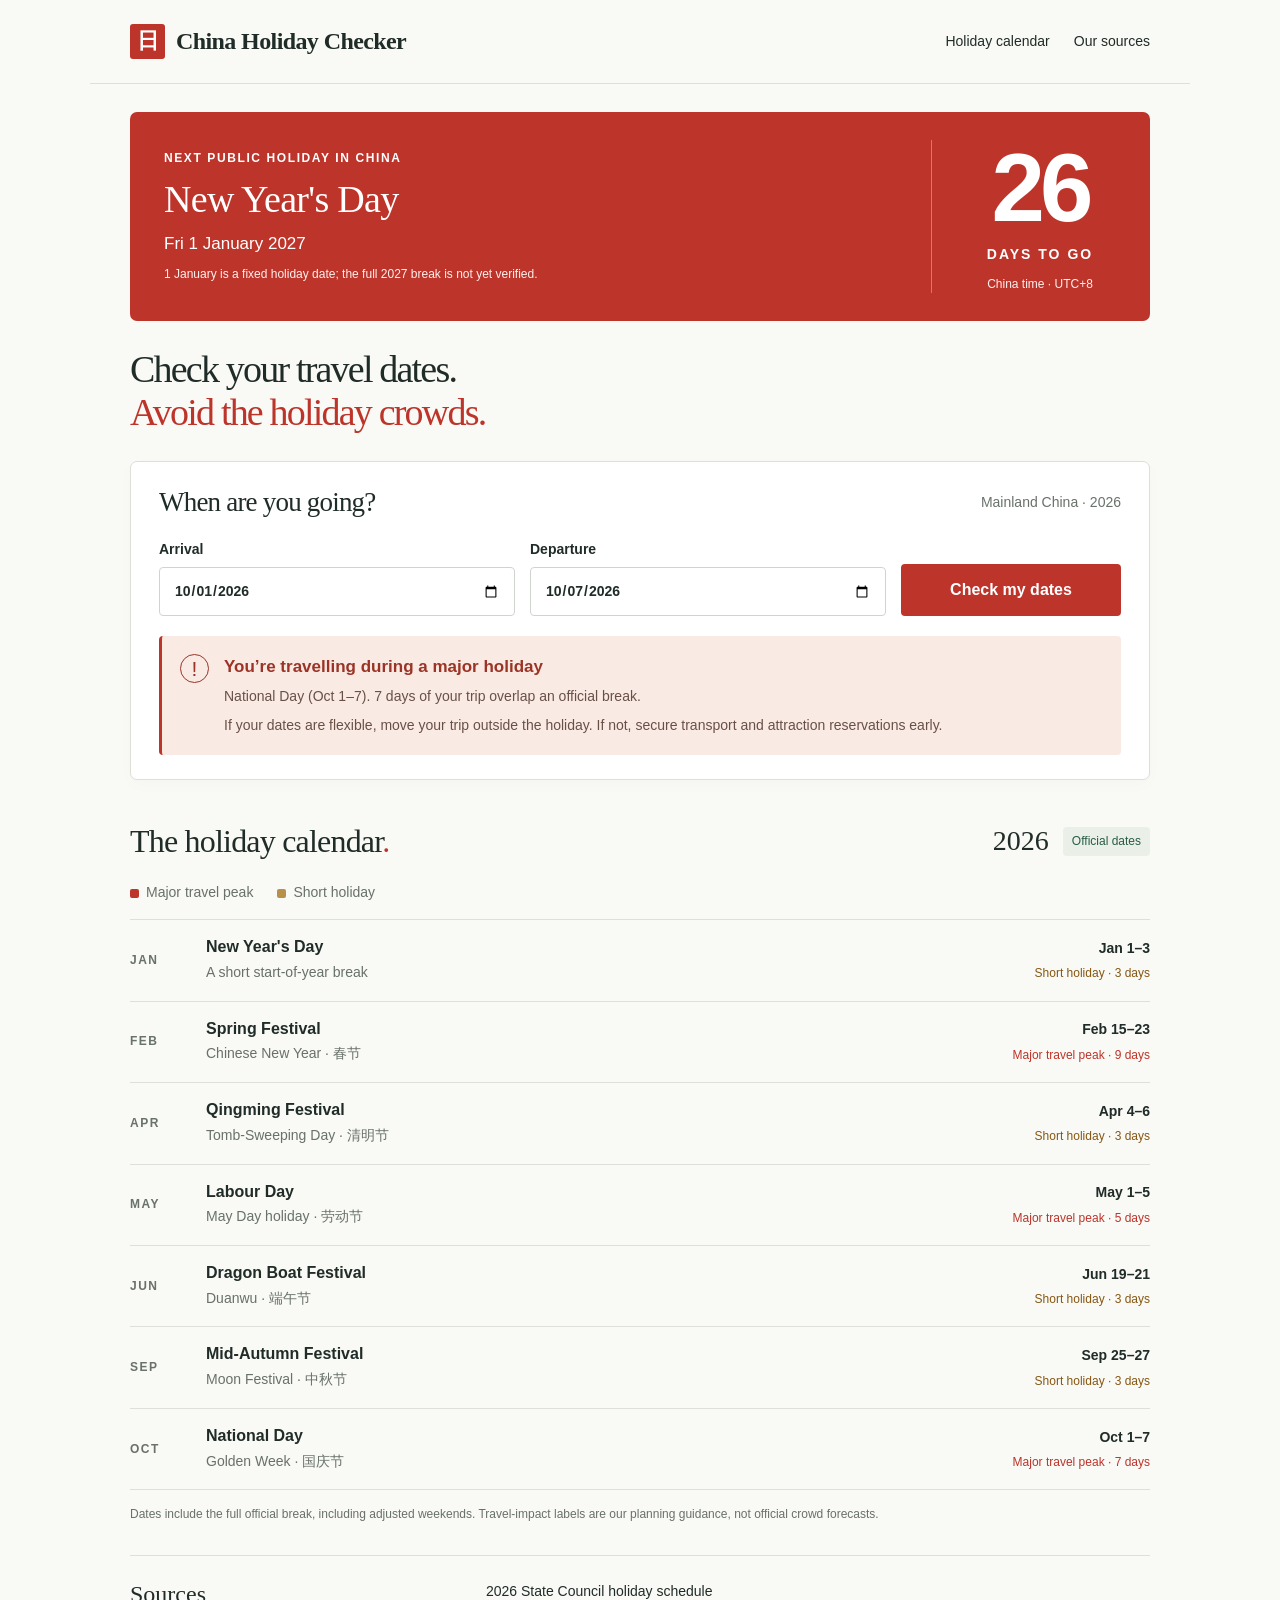
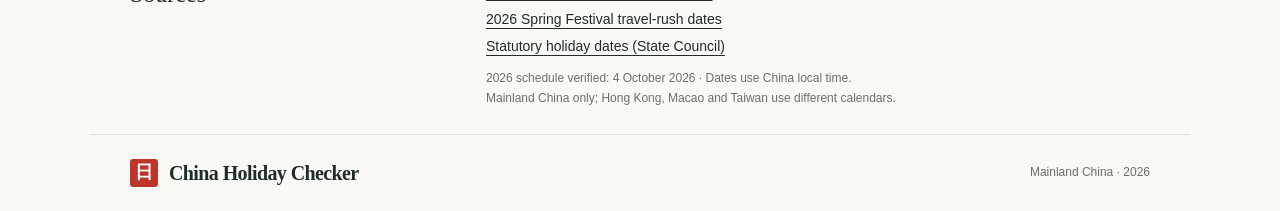
==== index.html @ 9457452e "Publish China Holiday Checker with holiday countdown and date checker" ====
<!doctype html>
<html lang="en"><head><meta charset="utf-8"><meta name="viewport" content="width=device-width,initial-scale=1"><title>China Holiday Checker — Avoid the holiday crowds</title><meta name="description" content="Check your China travel dates against the official 2026 public holiday calendar. Avoid Golden Week, Spring Festival and other peak travel periods."><meta name="theme-color" content="#be3229"><link rel="icon" type="image/svg+xml" href="data:image/svg+xml,%3Csvg xmlns='http://www.w3.org/2000/svg' viewBox='0 0 32 32'%3E%3Crect width='32' height='32' rx='7' fill='%23be3229'/%3E%3Cpath d='M9 8h14v16H9zM9 13h14' fill='none' stroke='white' stroke-width='2'/%3E%3Cpath d='m12 18 3 3 6-6' fill='none' stroke='white' stroke-width='2'/%3E%3C/svg%3E"><link rel="stylesheet" href="style.css"><script src="app.js" defer></script></head>
<body><a class="skip" href="#checker">Skip to date checker</a><header class="site-header"><a class="wordmark" href="#" aria-label="China Holiday Checker home"><span class="seal" aria-hidden="true">日</span>China Holiday Checker</a><nav aria-label="Main navigation"><a href="#calendar">Holiday calendar</a><a class="nav-small" href="#sources">Our sources</a></nav></header>
<main><section class="holiday-countdown" aria-labelledby="countdown-name">
<div class="countdown-copy"><p class="countdown-eyebrow" id="countdown-eyebrow">NEXT PUBLIC HOLIDAY IN CHINA</p><h2 id="countdown-name">Next public holiday</h2><p id="countdown-date" class="countdown-date"></p><p id="countdown-note" class="countdown-note">Enable JavaScript to see the live countdown.</p><p id="countdown-current" class="countdown-current" hidden></p></div>
<div class="countdown-counter" role="status" aria-live="polite" aria-atomic="true"><strong id="countdown-days">—</strong><span id="countdown-unit">DAYS TO GO</span><small>China time · UTC+8</small></div>
</section><section class="intro"><h1>Check your travel dates.<br><span>Avoid the holiday crowds.</span></h1></section>
<section id="checker" class="checker-section" aria-labelledby="checker-title"><div class="checker-heading"><div><h2 id="checker-title">When are you going?</h2></div><span class="scope">Mainland China · 2026</span></div><form id="trip-form" class="trip-form"><label>Arrival<input id="arrival" name="arrival" type="date" value="2026-10-01" required></label><label>Departure<input id="departure" name="departure" type="date" value="2026-10-07" required></label><button class="primary" type="submit">Check my dates</button></form><p id="form-error" class="form-error" role="alert" hidden></p><div id="trip-result" aria-live="polite" aria-atomic="true"></div></section>
<section id="calendar" class="calendar-section"><div class="section-heading"><div><h2>The holiday calendar<span class="red-period">.</span></h2></div><div class="year-label">2026 <span>Official dates</span></div></div><div class="calendar-layout"><div><div class="legend"><span><i class="swatch high"></i>Major travel peak</span><span><i class="swatch busy"></i>Short holiday</span></div><div id="holiday-list" class="holiday-list"></div><p class="calendar-caption">Dates include the full official break, including adjusted weekends. Travel-impact labels are our planning guidance, not official crowd forecasts.</p></div></div></section>
<section id="sources" class="sources"><div><h3>Sources</h3></div><div><a href="https://english.www.gov.cn/policies/featured/202511/04/content_WS6909c915c6d00ca5f9a074f7.html" target="_blank" rel="noreferrer">2026 State Council holiday schedule</a><a href="https://english.www.gov.cn/news/202602/22/content_WS699ac3f1c6d00ca5f9a09342.html" target="_blank" rel="noreferrer">2026 Spring Festival travel-rush dates</a><a href="https://www.gov.cn/zhengce/content/202411/content_6986380.htm" target="_blank" rel="noreferrer">Statutory holiday dates (State Council)</a><p>2026 schedule verified: 4 October 2026 · Dates use China local time.<br>Mainland China only; Hong Kong, Macao and Taiwan use different calendars.</p></div></section></main><footer><a class="wordmark" href="#"><span class="seal" aria-hidden="true">日</span>China Holiday Checker</a><p>Mainland China · 2026</p></footer></body></html>
---- style.css ----
:root{--paper:#f9f9f5;--ink:#202c28;--muted:#68716a;--red:#bd342a;--line:#dce0d8;--green:#285c48;--amber:#865713}
*{box-sizing:border-box}html{scroll-behavior:smooth;scroll-padding-top:28px}body{margin:0;background:var(--paper);color:var(--ink);font:16px/1.55 -apple-system,BlinkMacSystemFont,"Segoe UI",sans-serif}a{color:inherit;text-underline-offset:4px}button,input{font:inherit}button,a,input{touch-action:manipulation}button{cursor:pointer}a:focus-visible,button:focus-visible,input:focus-visible{outline:3px solid #317ca8;outline-offset:5px}.skip{position:absolute;left:20px;top:-60px;background:white;padding:12px;z-index:5}.skip:focus{top:10px}
.site-header,footer{max-width:1100px;padding:24px 40px;margin:auto;display:flex;align-items:center;justify-content:space-between;gap:24px}.site-header{border-bottom:1px solid var(--line)}.wordmark{font-family:Georgia,serif;font-size:24px;line-height:1.2;letter-spacing:-.6px;display:inline-flex;align-items:center;text-decoration:none;font-weight:700}.seal{display:inline-flex;flex-shrink:0;background:var(--red);color:white;font-family:serif;font-size:22px;align-items:center;justify-content:center;width:35px;height:35px;margin-right:11px;letter-spacing:0;border-radius:3px}.site-header nav{display:flex;gap:24px;font-size:14px;flex-shrink:0}.site-header nav a{text-decoration:none}.site-header nav a:hover{color:var(--red)}main{max-width:1020px;margin:auto}
.intro{padding:36px 0 28px}h1{font:normal clamp(32px,4.6vw,52px)/1.12 Georgia,"Times New Roman",serif;letter-spacing:-1.8px;margin:0}h1>span{color:var(--red)}.checker-section{border:1px solid var(--line);border-radius:7px;background:#fff;padding:24px 28px;box-shadow:0 5px 17px #202c2805}.checker-heading{display:flex;justify-content:space-between;align-items:center;gap:15px}h2{font:normal 32px/1.2 Georgia,serif;letter-spacing:-.8px;margin:0}.checker-heading h2{font-size:27px}.scope{font-size:14px;color:var(--muted)}.trip-form{display:grid;grid-template-columns:1fr 1fr 220px;gap:15px;align-items:end;margin:20px 0}.trip-form label{display:flex;flex-direction:column;gap:7px;font-size:14px;font-weight:600}.trip-form input{width:100%;min-width:0;border:1px solid #cfd5ce;padding:11px 14px;color:var(--ink);border-radius:4px;background:white;min-height:49px}.primary{background:var(--red);color:white;border:0;padding:14px 20px;border-radius:4px;font-weight:600;min-height:49px}.primary:hover{background:#a82d24}.result{display:grid;grid-template-columns:auto 1fr;gap:15px;padding:18px;border-radius:4px;background:#faeae4;border-left:3px solid var(--red)}.result-icon{font-size:21px;width:29px;height:29px;border:1.5px solid currentColor;border-radius:50%;display:grid;place-items:center;line-height:1}.result h3{font-size:17px;margin:0 0 4px}.result p{font-size:14px;margin:0;line-height:1.65;color:#685047}.result .result-detail{margin-top:6px}.result.high{color:#9b3426}.result.clear{color:var(--green);background:#edf3ee;border-color:var(--green)}.result.clear p{color:#466152}.result.busy,.result.unknown{color:var(--amber);background:#faf2e1;border-color:#bd8a39}.result.busy p,.result.unknown p{color:#705c39}.form-error{color:#a02020;font-size:14px}
.calendar-section{padding-top:42px}.section-heading{display:flex;justify-content:space-between;align-items:center;gap:16px;margin-bottom:22px}.red-period{color:var(--red)}.year-label{font:28px/1 Georgia,serif;display:flex;align-items:center;gap:14px}.year-label span{font:12px/1.4 -apple-system,BlinkMacSystemFont,"Segoe UI",sans-serif;background:#eaf0e8;color:var(--green);border-radius:4px;padding:6px 9px}.legend{display:flex;gap:24px;font-size:14px;color:var(--muted);margin-bottom:15px}.legend span{display:flex;align-items:center;gap:7px}.swatch{width:9px;height:9px;display:inline-block;border-radius:2px}.swatch.high{background:var(--red)}.swatch.busy{background:#b99049}.holiday{display:grid;grid-template-columns:60px 1fr auto;gap:16px;padding:17px 0;border-top:1px solid var(--line);align-items:center}.holiday:last-child{border-bottom:1px solid var(--line)}.month{font-size:12px;letter-spacing:1.5px;color:var(--muted);font-weight:700}.holiday h3{font-size:16px;line-height:1.3;margin:0 0 4px;font-weight:600}.holiday p{font-size:14px;color:var(--muted);margin:0}.holiday-date{font-size:14px;text-align:right;font-weight:600}.holiday-date small{font-weight:400;font-size:12px;display:block;margin-top:5px}.high-label{color:var(--red)}.busy-label{color:var(--amber)}.calendar-caption{font-size:12px;color:var(--muted);line-height:1.7;margin:14px 0 0}
.sources{border-top:1px solid var(--line);margin-top:30px;padding:25px 0;display:grid;grid-template-columns:1fr 2fr;gap:24px}.sources h3{font:24px Georgia,serif;margin:0}.sources p{font-size:12px;color:var(--muted);line-height:1.7;margin:10px 0 0}.sources a{display:block;font-size:14px;margin-bottom:6px}footer{border-top:1px solid var(--line)}footer .wordmark{font-size:20px}footer .seal{width:28px;height:28px;font-size:18px}footer p{color:var(--muted);font-size:12px;margin:0}
@media(max-width:1100px){main{margin:0 40px}}
@media(max-width:760px){.site-header,footer{padding:20px 24px}main{margin:0 24px}.wordmark{font-size:21px}.site-header nav{gap:16px}.site-header nav .nav-small{display:none}.trip-form{grid-template-columns:1fr 1fr}.primary{grid-column:1/-1}.checker-heading{align-items:start}.scope{font-size:12px}.intro{padding-top:28px}.checker-section{padding:22px}}
@media(max-width:480px){.site-header,footer{padding:18px 20px;gap:12px}.site-header .wordmark{font-size:19px;max-width:230px}.site-header nav{font-size:12px}.seal{width:30px;height:30px;font-size:20px;margin-right:8px}main{margin:0 20px}h1{font-size:34px;letter-spacing:-1.1px}.checker-section{padding:19px 16px}.checker-heading{display:block}.checker-heading h2{font-size:25px}.scope{display:block;margin-top:7px}.trip-form{gap:12px}.trip-form input{padding:10px 7px;font-size:14px}.result{padding:14px 12px;gap:10px}.result h3{font-size:16px}.calendar-section{padding-top:32px}.section-heading{align-items:start;flex-direction:column;gap:12px}h2{font-size:29px}.year-label{font-size:23px}.holiday{grid-template-columns:1fr auto;gap:12px}.holiday .month{display:none}.legend{gap:16px;font-size:12px}.sources{grid-template-columns:1fr;gap:15px}footer{align-items:start}footer .wordmark{font-size:17px;max-width:220px}footer p{max-width:100px;text-align:right}}
@media(prefers-reduced-motion:reduce){html{scroll-behavior:auto}}

.holiday-countdown{margin-top:28px;padding:28px 34px;background:var(--red);color:white;border-radius:7px;display:grid;grid-template-columns:1fr auto;align-items:center;gap:32px}.countdown-eyebrow{font-size:12px;letter-spacing:1.6px;font-weight:700;margin:0 0 10px}.holiday-countdown h2{font-size:38px;letter-spacing:-.7px}.countdown-date{font-size:17px;margin:8px 0 0}.countdown-note{font-size:12px;line-height:1.6;margin:8px 0 0;color:#fff0ed;max-width:440px}.countdown-current{font-size:13px;line-height:1.6;margin:14px 0 0;padding-top:12px;border-top:1px solid #ffffff55}.countdown-counter{text-align:center;min-width:185px;padding-left:32px;border-left:1px solid #ffffff55;display:flex;flex-direction:column}.countdown-counter strong{font-size:96px;line-height:1;letter-spacing:-5px;font-weight:750;font-variant-numeric:tabular-nums}.countdown-counter span{font-size:14px;font-weight:700;letter-spacing:2px;margin-top:8px}.countdown-counter small{font-size:12px;color:#fff0ed;margin-top:9px}.holiday-countdown[data-state="unknown"] .countdown-counter strong{font-size:60px;letter-spacing:0}.holiday-countdown+.intro{padding-top:27px}.holiday-countdown+.intro h1{font-size:38px}
@media(max-width:760px){.holiday-countdown{padding:24px;gap:22px}.holiday-countdown h2{font-size:31px}.countdown-counter{min-width:150px;padding-left:22px}.countdown-counter strong{font-size:78px}.holiday-countdown+.intro h1{font-size:34px}}
@media(max-width:480px){.holiday-countdown{margin-top:20px;padding:22px;grid-template-columns:1fr;gap:22px}.holiday-countdown h2{font-size:32px}.countdown-eyebrow{font-size:12px;letter-spacing:1px}.countdown-counter{padding:18px 0 0;border-left:0;border-top:1px solid #ffffff55}.countdown-counter strong{font-size:84px}.countdown-current{font-size:12px}.holiday-countdown+.intro h1{font-size:29px}.holiday-countdown+.intro{padding:23px 0}}
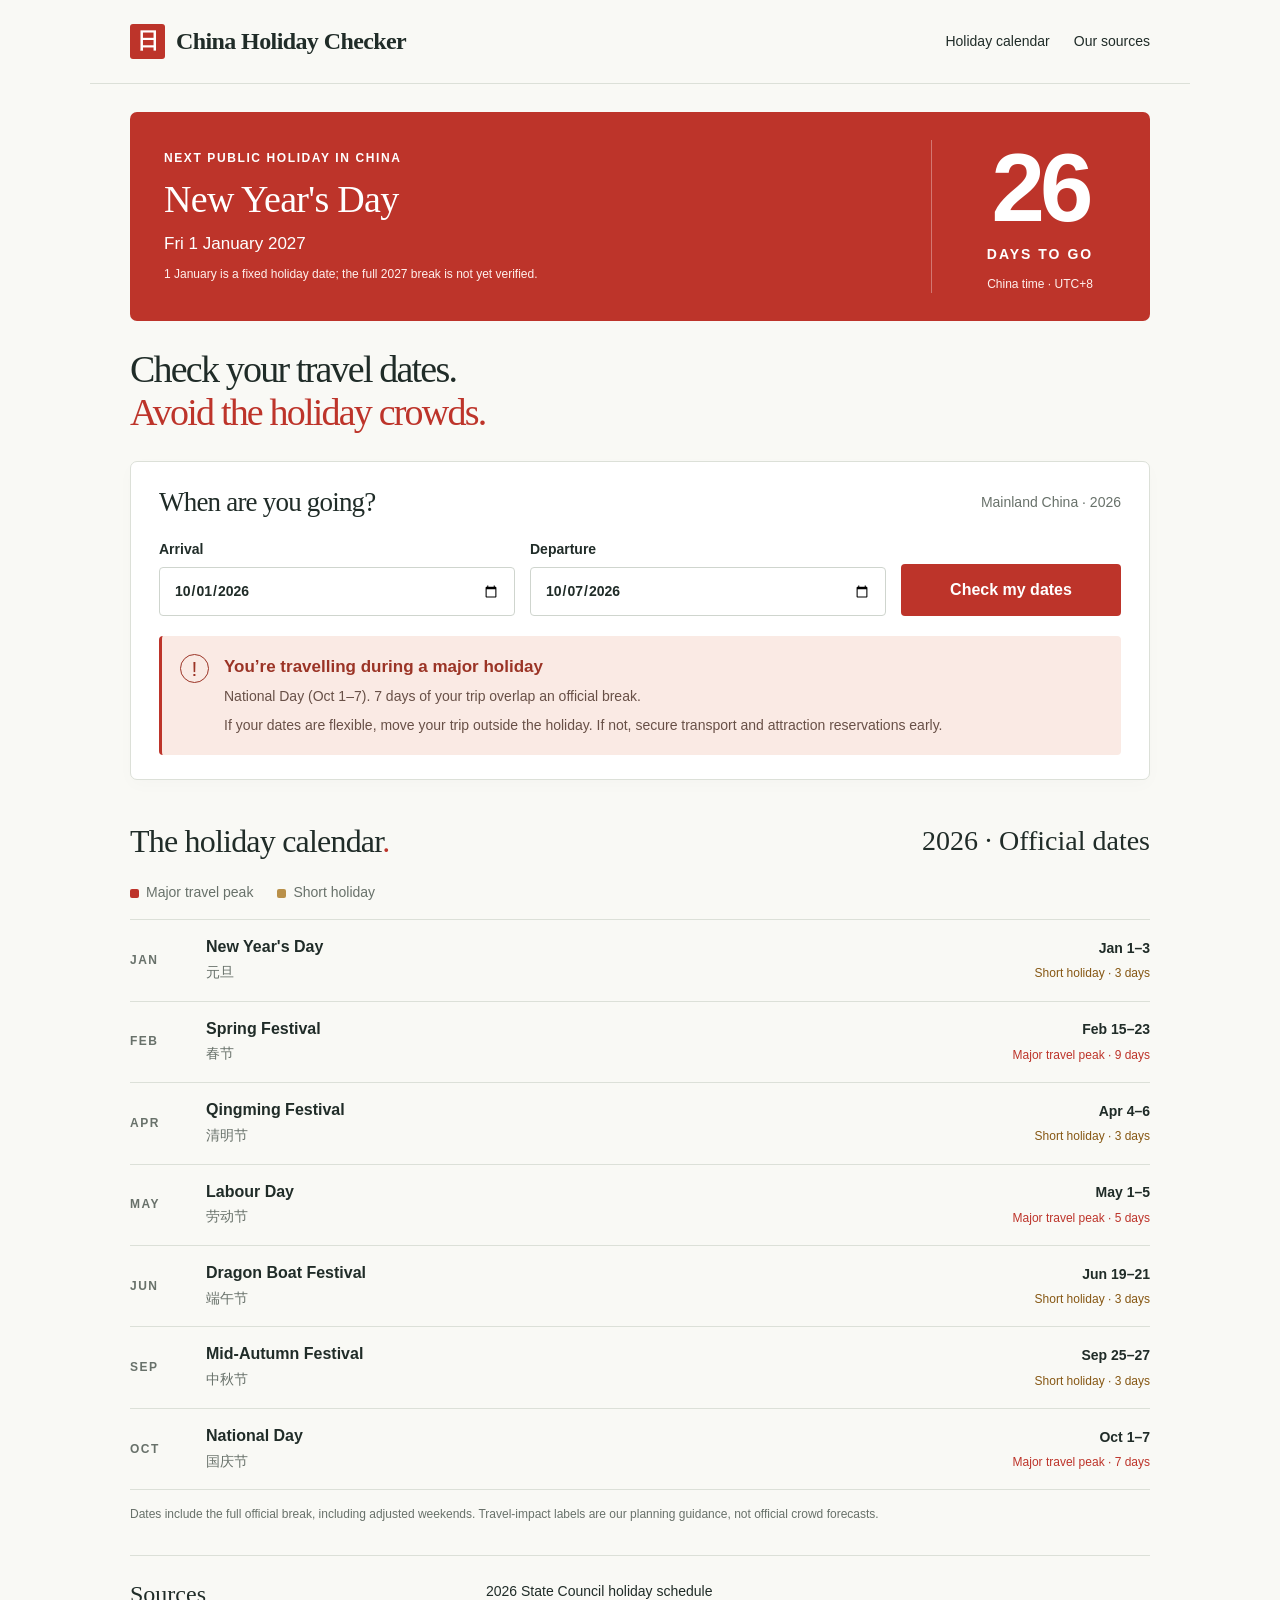
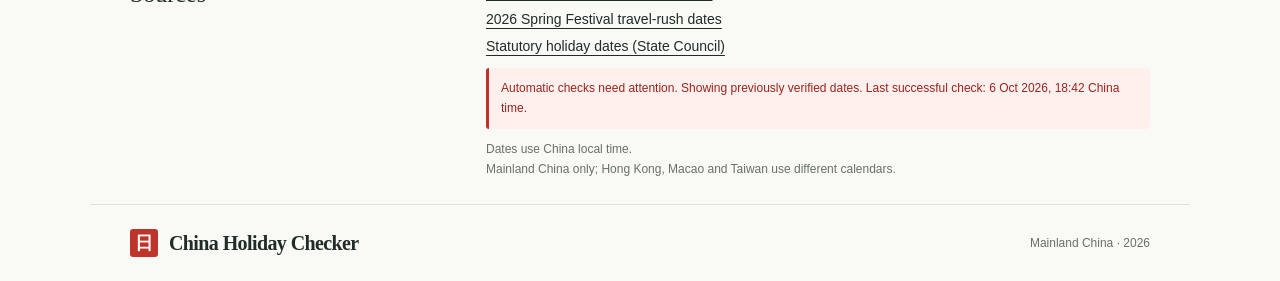
==== commit 08db4883: "Load official holiday data dynamically and add validated daily server updater" ====
--- a/index.html
+++ b/index.html
@@ -1,5 +1,5 @@
 <!doctype html>
-<html lang="en"><head><meta charset="utf-8"><meta name="viewport" content="width=device-width,initial-scale=1"><title>China Holiday Checker — Avoid the holiday crowds</title><meta name="description" content="Check your China travel dates against the official 2026 public holiday calendar. Avoid Golden Week, Spring Festival and other peak travel periods."><meta name="theme-color" content="#be3229"><link rel="icon" type="image/svg+xml" href="data:image/svg+xml,%3Csvg xmlns='http://www.w3.org/2000/svg' viewBox='0 0 32 32'%3E%3Crect width='32' height='32' rx='7' fill='%23be3229'/%3E%3Cpath d='M9 8h14v16H9zM9 13h14' fill='none' stroke='white' stroke-width='2'/%3E%3Cpath d='m12 18 3 3 6-6' fill='none' stroke='white' stroke-width='2'/%3E%3C/svg%3E"><link rel="stylesheet" href="style.css"><script src="app.js" defer></script></head>
+<html lang="en"><head><meta charset="utf-8"><meta name="viewport" content="width=device-width,initial-scale=1"><title>China Holiday Checker — Avoid the holiday crowds</title><meta name="description" content="Check your China travel dates against the official public holiday calendars. Avoid Golden Week, Spring Festival and other peak travel periods."><meta name="theme-color" content="#be3229"><link rel="icon" type="image/svg+xml" href="data:image/svg+xml,%3Csvg xmlns='http://www.w3.org/2000/svg' viewBox='0 0 32 32'%3E%3Crect width='32' height='32' rx='7' fill='%23be3229'/%3E%3Cpath d='M9 8h14v16H9zM9 13h14' fill='none' stroke='white' stroke-width='2'/%3E%3Cpath d='m12 18 3 3 6-6' fill='none' stroke='white' stroke-width='2'/%3E%3C/svg%3E"><link rel="stylesheet" href="style.css"><script src="app.js" defer></script></head>
 <body><a class="skip" href="#checker">Skip to date checker</a><header class="site-header"><a class="wordmark" href="#" aria-label="China Holiday Checker home"><span class="seal" aria-hidden="true">日</span>China Holiday Checker</a><nav aria-label="Main navigation"><a href="#calendar">Holiday calendar</a><a class="nav-small" href="#sources">Our sources</a></nav></header>
 <main><section class="holiday-countdown" aria-labelledby="countdown-name">
 <div class="countdown-copy"><p class="countdown-eyebrow" id="countdown-eyebrow">NEXT PUBLIC HOLIDAY IN CHINA</p><h2 id="countdown-name">Next public holiday</h2><p id="countdown-date" class="countdown-date"></p><p id="countdown-note" class="countdown-note">Enable JavaScript to see the live countdown.</p><p id="countdown-current" class="countdown-current" hidden></p></div>
@@ -7,4 +7,4 @@
 </section><section class="intro"><h1>Check your travel dates.<br><span>Avoid the holiday crowds.</span></h1></section>
 <section id="checker" class="checker-section" aria-labelledby="checker-title"><div class="checker-heading"><div><h2 id="checker-title">When are you going?</h2></div><span class="scope">Mainland China · 2026</span></div><form id="trip-form" class="trip-form"><label>Arrival<input id="arrival" name="arrival" type="date" value="2026-10-01" required></label><label>Departure<input id="departure" name="departure" type="date" value="2026-10-07" required></label><button class="primary" type="submit">Check my dates</button></form><p id="form-error" class="form-error" role="alert" hidden></p><div id="trip-result" aria-live="polite" aria-atomic="true"></div></section>
 <section id="calendar" class="calendar-section"><div class="section-heading"><div><h2>The holiday calendar<span class="red-period">.</span></h2></div><div class="year-label">2026 <span>Official dates</span></div></div><div class="calendar-layout"><div><div class="legend"><span><i class="swatch high"></i>Major travel peak</span><span><i class="swatch busy"></i>Short holiday</span></div><div id="holiday-list" class="holiday-list"></div><p class="calendar-caption">Dates include the full official break, including adjusted weekends. Travel-impact labels are our planning guidance, not official crowd forecasts.</p></div></div></section>
-<section id="sources" class="sources"><div><h3>Sources</h3></div><div><a href="https://english.www.gov.cn/policies/featured/202511/04/content_WS6909c915c6d00ca5f9a074f7.html" target="_blank" rel="noreferrer">2026 State Council holiday schedule</a><a href="https://english.www.gov.cn/news/202602/22/content_WS699ac3f1c6d00ca5f9a09342.html" target="_blank" rel="noreferrer">2026 Spring Festival travel-rush dates</a><a href="https://www.gov.cn/zhengce/content/202411/content_6986380.htm" target="_blank" rel="noreferrer">Statutory holiday dates (State Council)</a><p>2026 schedule verified: 4 October 2026 · Dates use China local time.<br>Mainland China only; Hong Kong, Macao and Taiwan use different calendars.</p></div></section></main><footer><a class="wordmark" href="#"><span class="seal" aria-hidden="true">日</span>China Holiday Checker</a><p>Mainland China · 2026</p></footer></body></html>
+<section id="sources" class="sources"><div><h3>Sources</h3></div><div><div id="annual-sources"><a href="https://www.gov.cn/zhengce/zhengceku/202511/content_7047091.htm" target="_blank" rel="noreferrer">2026 State Council holiday schedule</a></div><a href="https://english.www.gov.cn/news/202602/22/content_WS699ac3f1c6d00ca5f9a09342.html" target="_blank" rel="noreferrer">2026 Spring Festival travel-rush dates</a><a href="https://www.gov.cn/zhengce/content/202411/content_6986380.htm" target="_blank" rel="noreferrer">Statutory holiday dates (State Council)</a><p id="update-status" role="status">Loading official calendar…</p><p>Dates use China local time.<br>Mainland China only; Hong Kong, Macao and Taiwan use different calendars.</p></div></section></main><footer><a class="wordmark" href="#"><span class="seal" aria-hidden="true">日</span>China Holiday Checker</a><p>Mainland China · 2026</p></footer></body></html>
--- a/style.css
+++ b/style.css
@@ -12,3 +12,5 @@
 .holiday-countdown{margin-top:28px;padding:28px 34px;background:var(--red);color:white;border-radius:7px;display:grid;grid-template-columns:1fr auto;align-items:center;gap:32px}.countdown-eyebrow{font-size:12px;letter-spacing:1.6px;font-weight:700;margin:0 0 10px}.holiday-countdown h2{font-size:38px;letter-spacing:-.7px}.countdown-date{font-size:17px;margin:8px 0 0}.countdown-note{font-size:12px;line-height:1.6;margin:8px 0 0;color:#fff0ed;max-width:440px}.countdown-current{font-size:13px;line-height:1.6;margin:14px 0 0;padding-top:12px;border-top:1px solid #ffffff55}.countdown-counter{text-align:center;min-width:185px;padding-left:32px;border-left:1px solid #ffffff55;display:flex;flex-direction:column}.countdown-counter strong{font-size:96px;line-height:1;letter-spacing:-5px;font-weight:750;font-variant-numeric:tabular-nums}.countdown-counter span{font-size:14px;font-weight:700;letter-spacing:2px;margin-top:8px}.countdown-counter small{font-size:12px;color:#fff0ed;margin-top:9px}.holiday-countdown[data-state="unknown"] .countdown-counter strong{font-size:60px;letter-spacing:0}.holiday-countdown+.intro{padding-top:27px}.holiday-countdown+.intro h1{font-size:38px}
 @media(max-width:760px){.holiday-countdown{padding:24px;gap:22px}.holiday-countdown h2{font-size:31px}.countdown-counter{min-width:150px;padding-left:22px}.countdown-counter strong{font-size:78px}.holiday-countdown+.intro h1{font-size:34px}}
 @media(max-width:480px){.holiday-countdown{margin-top:20px;padding:22px;grid-template-columns:1fr;gap:22px}.holiday-countdown h2{font-size:32px}.countdown-eyebrow{font-size:12px;letter-spacing:1px}.countdown-counter{padding:18px 0 0;border-left:0;border-top:1px solid #ffffff55}.countdown-counter strong{font-size:84px}.countdown-current{font-size:12px}.holiday-countdown+.intro h1{font-size:29px}.holiday-countdown+.intro{padding:23px 0}}
+
+.sources .update-warning{color:#98251e;background:#fff0ed;padding:10px 12px;border-left:3px solid #be3229;border-radius:3px}
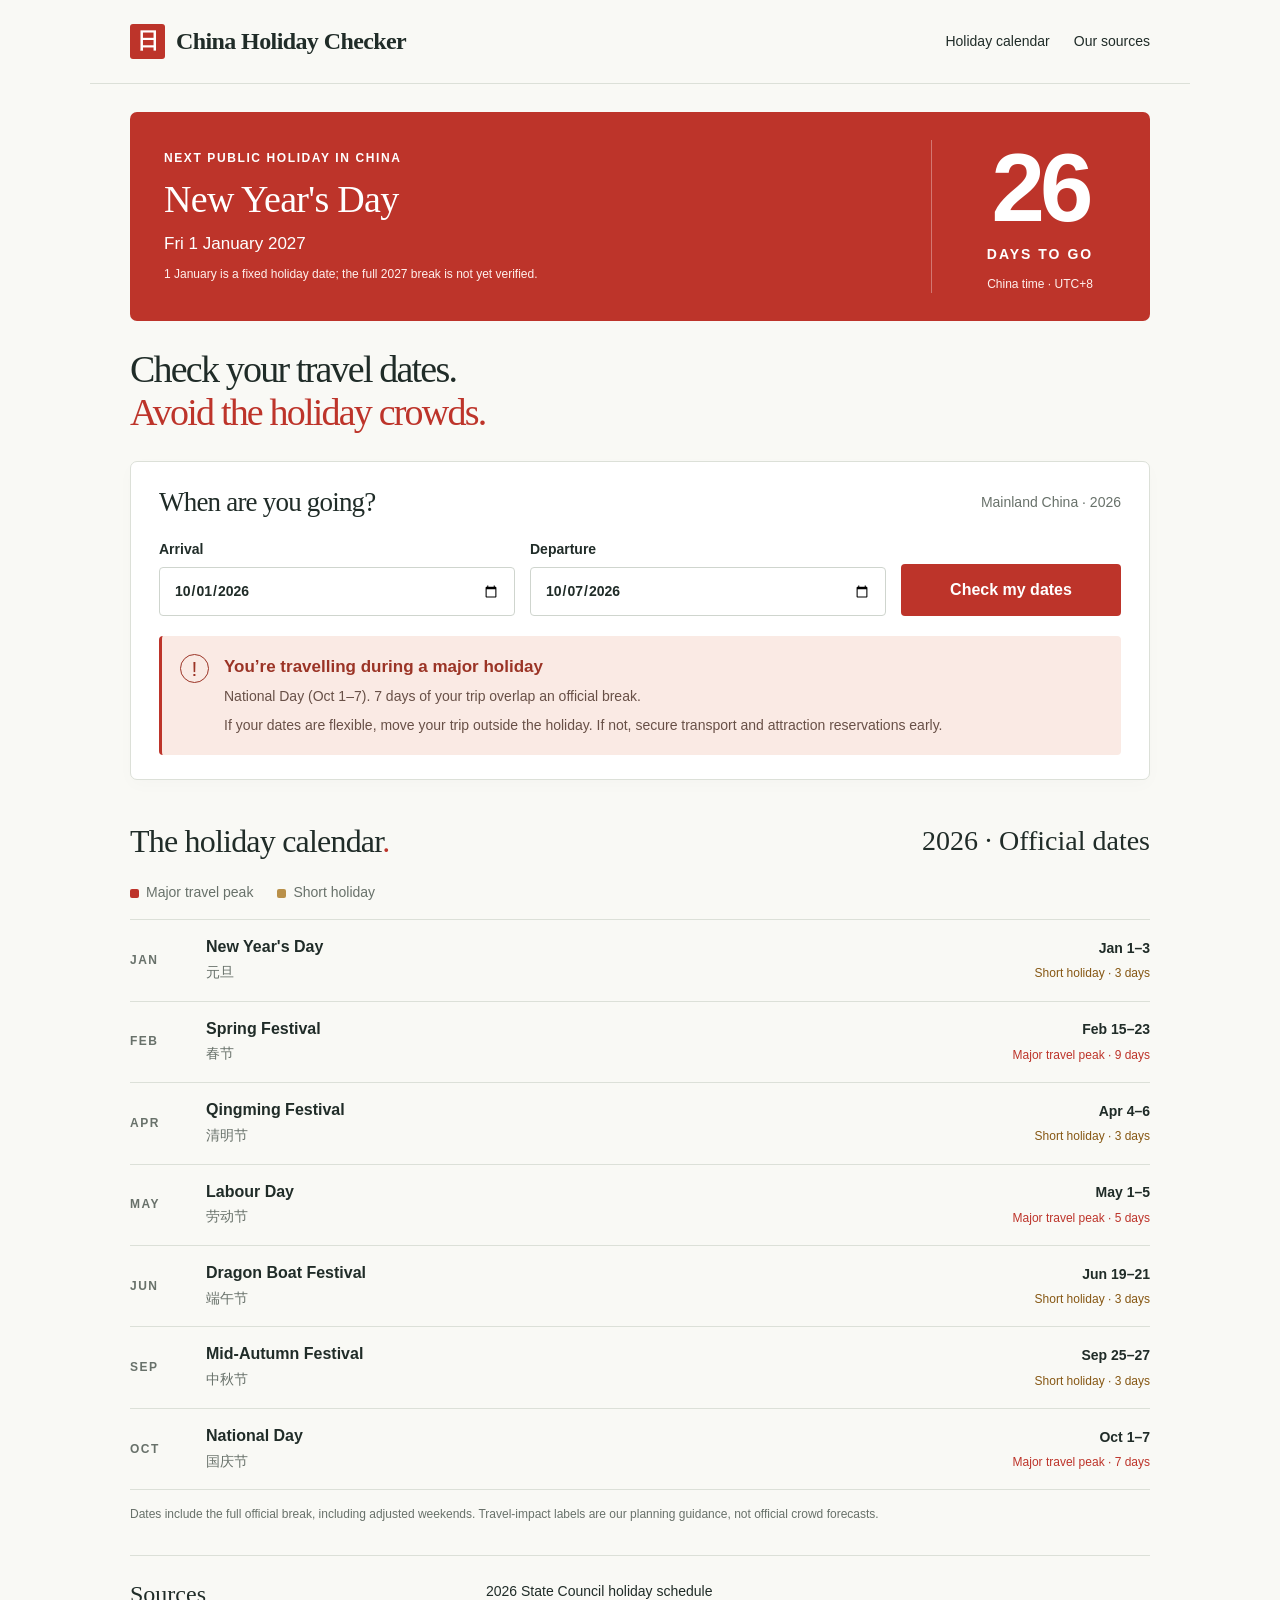
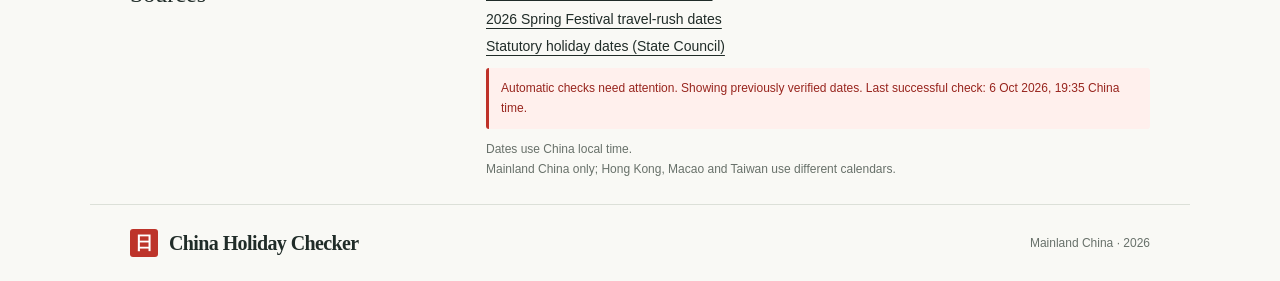
==== commit 11c46925: "Refresh cached trip-checker script for clearer holiday notices" ====
--- a/index.html
+++ b/index.html
@@ -1,5 +1,5 @@
 <!doctype html>
-<html lang="en"><head><meta charset="utf-8"><meta name="viewport" content="width=device-width,initial-scale=1"><title>China Holiday Checker — Avoid the holiday crowds</title><meta name="description" content="Check your China travel dates against the official public holiday calendars. Avoid Golden Week, Spring Festival and other peak travel periods."><meta name="theme-color" content="#be3229"><link rel="icon" type="image/svg+xml" href="data:image/svg+xml,%3Csvg xmlns='http://www.w3.org/2000/svg' viewBox='0 0 32 32'%3E%3Crect width='32' height='32' rx='7' fill='%23be3229'/%3E%3Cpath d='M9 8h14v16H9zM9 13h14' fill='none' stroke='white' stroke-width='2'/%3E%3Cpath d='m12 18 3 3 6-6' fill='none' stroke='white' stroke-width='2'/%3E%3C/svg%3E"><link rel="stylesheet" href="style.css"><script src="app.js" defer></script></head>
+<html lang="en"><head><meta charset="utf-8"><meta name="viewport" content="width=device-width,initial-scale=1"><title>China Holiday Checker — Avoid the holiday crowds</title><meta name="description" content="Check your China travel dates against the official public holiday calendars. Avoid Golden Week, Spring Festival and other peak travel periods."><meta name="theme-color" content="#be3229"><link rel="icon" type="image/svg+xml" href="data:image/svg+xml,%3Csvg xmlns='http://www.w3.org/2000/svg' viewBox='0 0 32 32'%3E%3Crect width='32' height='32' rx='7' fill='%23be3229'/%3E%3Cpath d='M9 8h14v16H9zM9 13h14' fill='none' stroke='white' stroke-width='2'/%3E%3Cpath d='m12 18 3 3 6-6' fill='none' stroke='white' stroke-width='2'/%3E%3C/svg%3E"><link rel="stylesheet" href="style.css"><script src="app.js?v=20261006-clarity" defer></script></head>
 <body><a class="skip" href="#checker">Skip to date checker</a><header class="site-header"><a class="wordmark" href="#" aria-label="China Holiday Checker home"><span class="seal" aria-hidden="true">日</span>China Holiday Checker</a><nav aria-label="Main navigation"><a href="#calendar">Holiday calendar</a><a class="nav-small" href="#sources">Our sources</a></nav></header>
 <main><section class="holiday-countdown" aria-labelledby="countdown-name">
 <div class="countdown-copy"><p class="countdown-eyebrow" id="countdown-eyebrow">NEXT PUBLIC HOLIDAY IN CHINA</p><h2 id="countdown-name">Next public holiday</h2><p id="countdown-date" class="countdown-date"></p><p id="countdown-note" class="countdown-note">Enable JavaScript to see the live countdown.</p><p id="countdown-current" class="countdown-current" hidden></p></div>
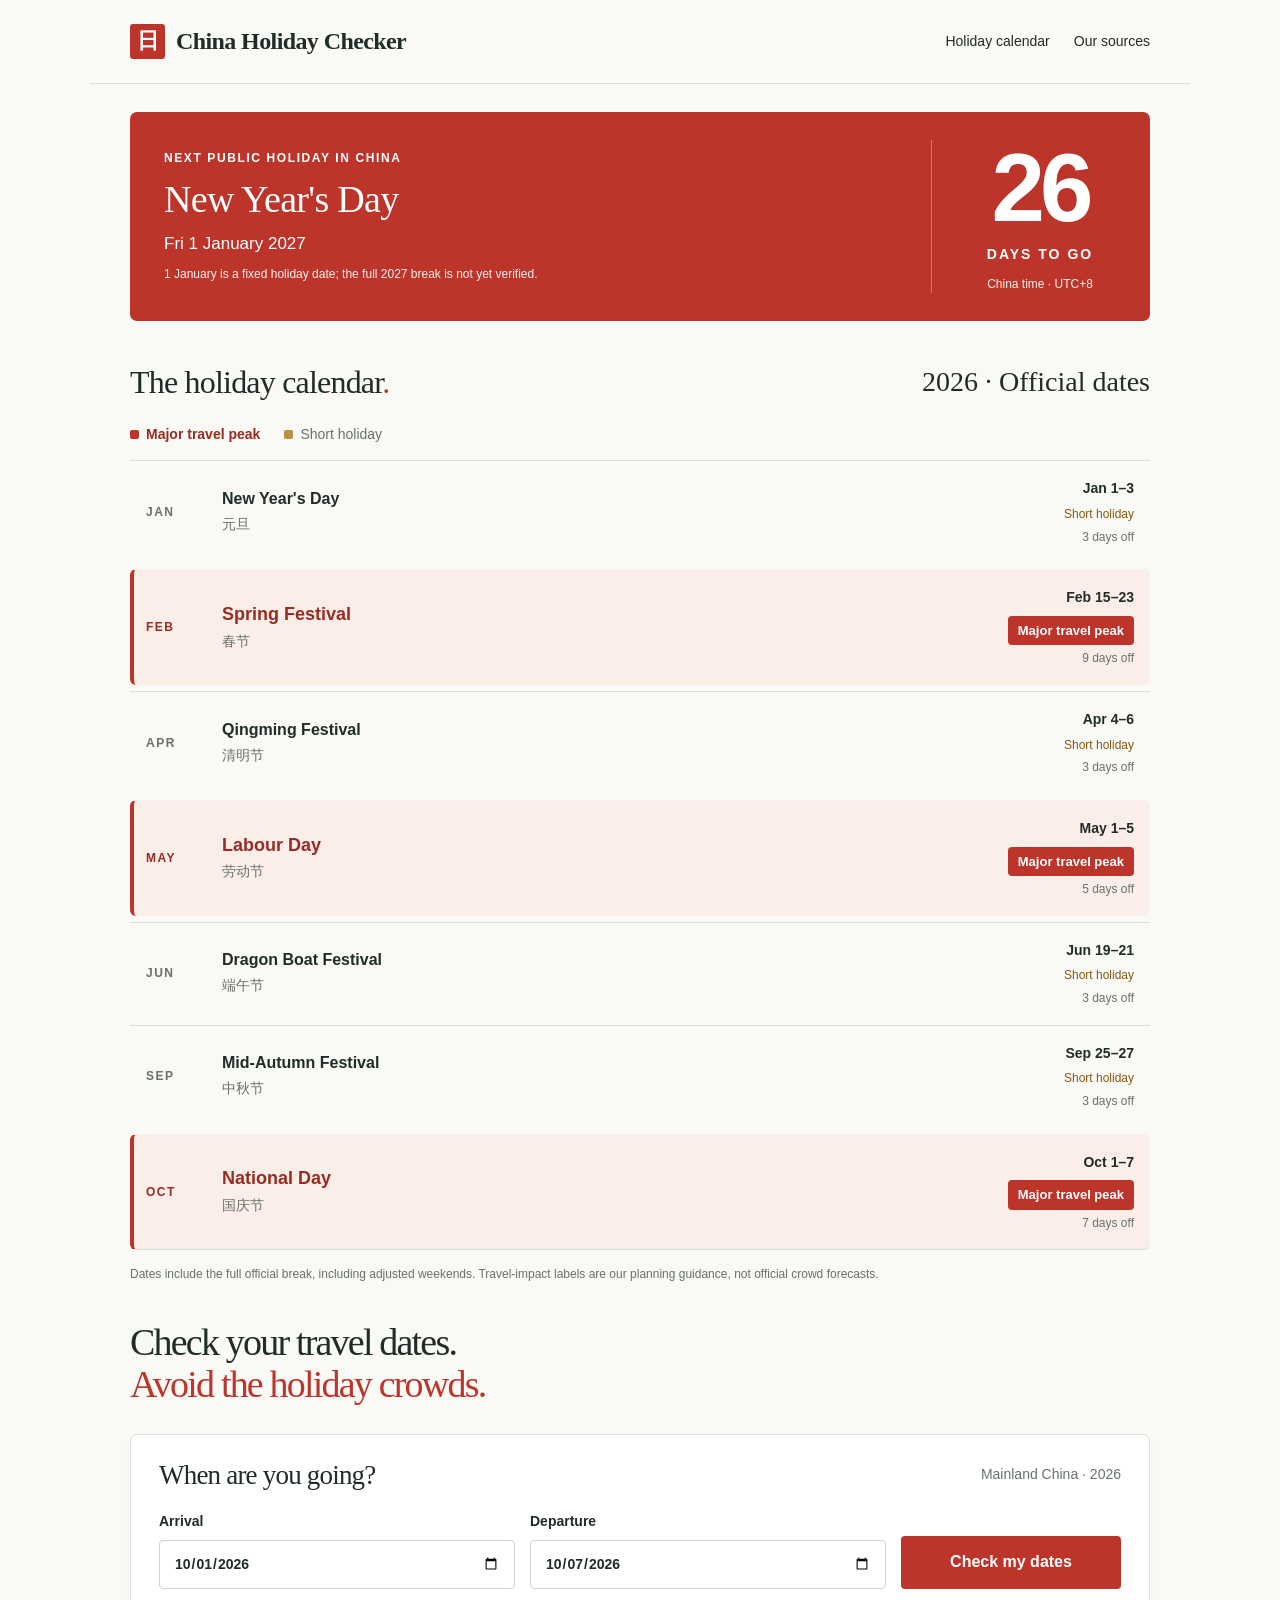
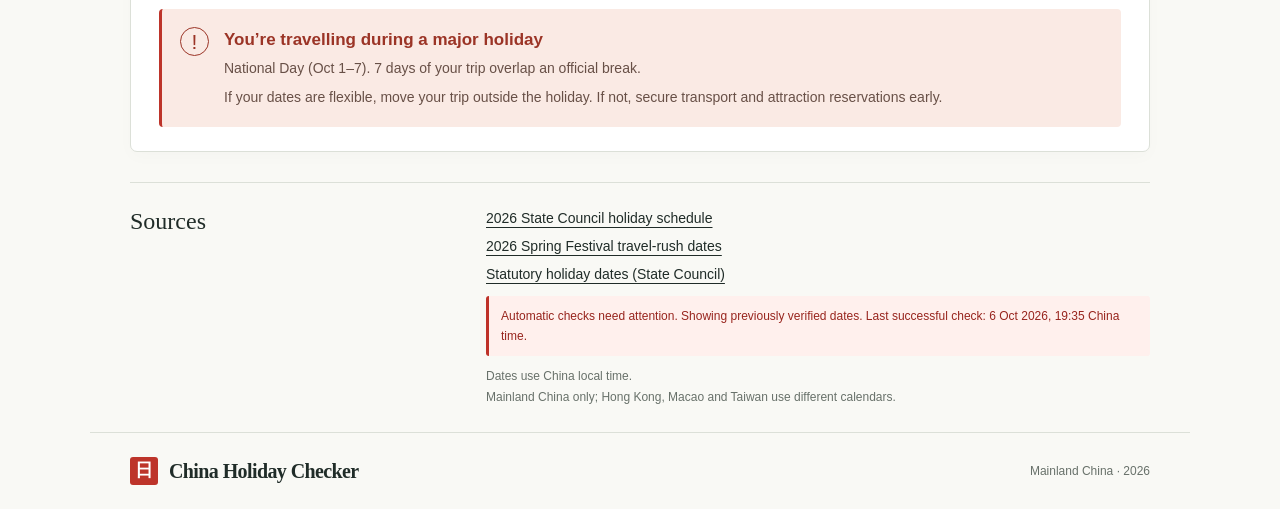
==== commit 4375002f: "Move holiday calendar below countdown and emphasize major travel peaks" ====
--- a/index.html
+++ b/index.html
@@ -1,10 +1,10 @@
 <!doctype html>
-<html lang="en"><head><meta charset="utf-8"><meta name="viewport" content="width=device-width,initial-scale=1"><title>China Holiday Checker — Avoid the holiday crowds</title><meta name="description" content="Check your China travel dates against the official public holiday calendars. Avoid Golden Week, Spring Festival and other peak travel periods."><meta name="theme-color" content="#be3229"><link rel="icon" type="image/svg+xml" href="data:image/svg+xml,%3Csvg xmlns='http://www.w3.org/2000/svg' viewBox='0 0 32 32'%3E%3Crect width='32' height='32' rx='7' fill='%23be3229'/%3E%3Cpath d='M9 8h14v16H9zM9 13h14' fill='none' stroke='white' stroke-width='2'/%3E%3Cpath d='m12 18 3 3 6-6' fill='none' stroke='white' stroke-width='2'/%3E%3C/svg%3E"><link rel="stylesheet" href="style.css"><script src="app.js?v=20261006-clarity" defer></script></head>
+<html lang="en"><head><meta charset="utf-8"><meta name="viewport" content="width=device-width,initial-scale=1"><title>China Holiday Checker — Avoid the holiday crowds</title><meta name="description" content="Check your China travel dates against the official public holiday calendars. Avoid Golden Week, Spring Festival and other peak travel periods."><meta name="theme-color" content="#be3229"><link rel="icon" type="image/svg+xml" href="data:image/svg+xml,%3Csvg xmlns='http://www.w3.org/2000/svg' viewBox='0 0 32 32'%3E%3Crect width='32' height='32' rx='7' fill='%23be3229'/%3E%3Cpath d='M9 8h14v16H9zM9 13h14' fill='none' stroke='white' stroke-width='2'/%3E%3Cpath d='m12 18 3 3 6-6' fill='none' stroke='white' stroke-width='2'/%3E%3C/svg%3E"><link rel="stylesheet" href="style.css?v=20261006-calendar"><script src="app.js?v=20261006-calendar" defer></script></head>
 <body><a class="skip" href="#checker">Skip to date checker</a><header class="site-header"><a class="wordmark" href="#" aria-label="China Holiday Checker home"><span class="seal" aria-hidden="true">日</span>China Holiday Checker</a><nav aria-label="Main navigation"><a href="#calendar">Holiday calendar</a><a class="nav-small" href="#sources">Our sources</a></nav></header>
 <main><section class="holiday-countdown" aria-labelledby="countdown-name">
 <div class="countdown-copy"><p class="countdown-eyebrow" id="countdown-eyebrow">NEXT PUBLIC HOLIDAY IN CHINA</p><h2 id="countdown-name">Next public holiday</h2><p id="countdown-date" class="countdown-date"></p><p id="countdown-note" class="countdown-note">Enable JavaScript to see the live countdown.</p><p id="countdown-current" class="countdown-current" hidden></p></div>
 <div class="countdown-counter" role="status" aria-live="polite" aria-atomic="true"><strong id="countdown-days">—</strong><span id="countdown-unit">DAYS TO GO</span><small>China time · UTC+8</small></div>
-</section><section class="intro"><h1>Check your travel dates.<br><span>Avoid the holiday crowds.</span></h1></section>
+</section><section id="calendar" class="calendar-section"><div class="section-heading"><div><h2>The holiday calendar<span class="red-period">.</span></h2></div><div class="year-label">2026 <span>Official dates</span></div></div><div class="calendar-layout"><div><div class="legend"><span><i class="swatch high"></i>Major travel peak</span><span><i class="swatch busy"></i>Short holiday</span></div><div id="holiday-list" class="holiday-list"></div><p class="calendar-caption">Dates include the full official break, including adjusted weekends. Travel-impact labels are our planning guidance, not official crowd forecasts.</p></div></div></section>
+<section class="intro"><h1>Check your travel dates.<br><span>Avoid the holiday crowds.</span></h1></section>
 <section id="checker" class="checker-section" aria-labelledby="checker-title"><div class="checker-heading"><div><h2 id="checker-title">When are you going?</h2></div><span class="scope">Mainland China · 2026</span></div><form id="trip-form" class="trip-form"><label>Arrival<input id="arrival" name="arrival" type="date" value="2026-10-01" required></label><label>Departure<input id="departure" name="departure" type="date" value="2026-10-07" required></label><button class="primary" type="submit">Check my dates</button></form><p id="form-error" class="form-error" role="alert" hidden></p><div id="trip-result" aria-live="polite" aria-atomic="true"></div></section>
-<section id="calendar" class="calendar-section"><div class="section-heading"><div><h2>The holiday calendar<span class="red-period">.</span></h2></div><div class="year-label">2026 <span>Official dates</span></div></div><div class="calendar-layout"><div><div class="legend"><span><i class="swatch high"></i>Major travel peak</span><span><i class="swatch busy"></i>Short holiday</span></div><div id="holiday-list" class="holiday-list"></div><p class="calendar-caption">Dates include the full official break, including adjusted weekends. Travel-impact labels are our planning guidance, not official crowd forecasts.</p></div></div></section>
 <section id="sources" class="sources"><div><h3>Sources</h3></div><div><div id="annual-sources"><a href="https://www.gov.cn/zhengce/zhengceku/202511/content_7047091.htm" target="_blank" rel="noreferrer">2026 State Council holiday schedule</a></div><a href="https://english.www.gov.cn/news/202602/22/content_WS699ac3f1c6d00ca5f9a09342.html" target="_blank" rel="noreferrer">2026 Spring Festival travel-rush dates</a><a href="https://www.gov.cn/zhengce/content/202411/content_6986380.htm" target="_blank" rel="noreferrer">Statutory holiday dates (State Council)</a><p id="update-status" role="status">Loading official calendar…</p><p>Dates use China local time.<br>Mainland China only; Hong Kong, Macao and Taiwan use different calendars.</p></div></section></main><footer><a class="wordmark" href="#"><span class="seal" aria-hidden="true">日</span>China Holiday Checker</a><p>Mainland China · 2026</p></footer></body></html>
--- a/style.css
+++ b/style.css
@@ -14,3 +14,15 @@
 @media(max-width:480px){.holiday-countdown{margin-top:20px;padding:22px;grid-template-columns:1fr;gap:22px}.holiday-countdown h2{font-size:32px}.countdown-eyebrow{font-size:12px;letter-spacing:1px}.countdown-counter{padding:18px 0 0;border-left:0;border-top:1px solid #ffffff55}.countdown-counter strong{font-size:84px}.countdown-current{font-size:12px}.holiday-countdown+.intro h1{font-size:29px}.holiday-countdown+.intro{padding:23px 0}}
 
 .sources .update-warning{color:#98251e;background:#fff0ed;padding:10px 12px;border-left:3px solid #be3229;border-radius:3px}
+
+/* Bring peak holiday periods forward in the calendar. */
+.holiday{padding:17px 16px;grid-template-columns:60px minmax(0,1fr) auto}
+.holiday-high{background:#fbeee9;border-left:4px solid var(--red);border-top-color:transparent;border-radius:6px;margin:6px 0;padding-left:12px}
+.holiday-high h3{font-size:18px;font-weight:750;color:#982b22}
+.holiday-high .month{color:#982b22}
+.holiday-date .high-label{display:table;margin-left:auto;background:var(--red);color:#fff;border-radius:4px;font-size:13px;font-weight:750;line-height:1.35;padding:6px 10px;margin-top:7px}
+.holiday-duration{display:block;font-size:12px;font-weight:400;color:var(--muted);margin-top:4px}
+.legend span:first-child{color:#982b22;font-weight:700}
+.calendar-section+.intro h1{font-size:38px}
+@media(max-width:760px){.calendar-section+.intro h1{font-size:34px}}
+@media(max-width:480px){.holiday{grid-template-columns:minmax(0,1fr) auto;padding:16px 12px;gap:10px}.holiday-high{padding-left:8px}.holiday-high h3{font-size:17px}.holiday-date .high-label{font-size:12px;padding:6px 8px}.calendar-section+.intro h1{font-size:29px}}
